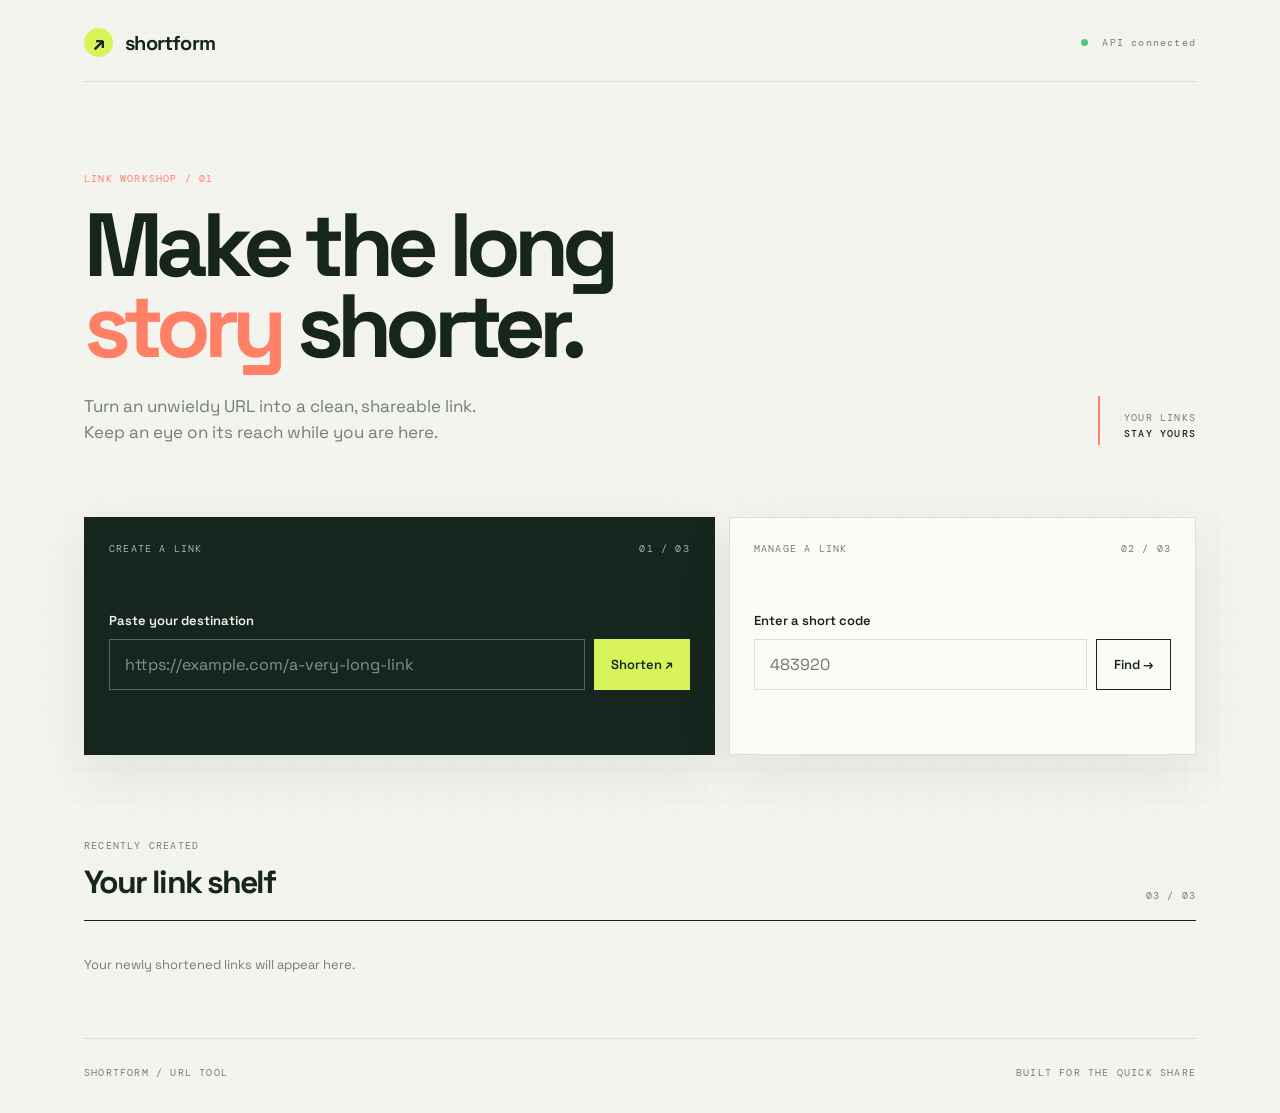
==== frontend/index.html @ c4b51684 "frontend version1 done" ====
<!doctype html>
<html lang="en">
<head>
  <meta charset="UTF-8">
  <meta name="viewport" content="width=device-width, initial-scale=1.0">
  <title>Shorten it</title>
  <link rel="preconnect" href="https://fonts.googleapis.com">
  <link rel="preconnect" href="https://fonts.gstatic.com" crossorigin>
  <link href="https://fonts.googleapis.com/css2?family=DM+Mono:wght@400;500&family=Space+Grotesk:wght@400;500;600;700&display=swap" rel="stylesheet">
  <link rel="stylesheet" href="style.css">
</head>
<body>
  <main class="shell">
    <header class="topbar">
      <a class="brand" href="."><span class="brand-mark">↗</span> shortform</a>
      <span class="status"><span class="status-dot"></span> API connected</span>
    </header>

    <section class="hero">
      <div class="hero-copy">
        <p class="kicker">LINK WORKSHOP / 01</p>
        <h1>Make the long<br><em>story</em> shorter.</h1>
        <p class="lede">Turn an unwieldy URL into a clean, shareable link. Keep an eye on its reach while you are here.</p>
      </div>
      <div class="hero-note">YOUR LINKS<br><strong>STAY YOURS</strong></div>
    </section>

    <section class="workspace" aria-label="URL shortener">
      <div class="panel create-panel">
        <div class="panel-heading">
          <span class="eyebrow">CREATE A LINK</span>
          <span class="step">01 / 03</span>
        </div>
        <form id="shorten-form">
          <label for="url-input">Paste your destination</label>
          <div class="input-row">
            <input id="url-input" name="url" type="url" placeholder="https://example.com/a-very-long-link" required>
            <button type="submit" class="primary-button">Shorten <span>↗</span></button>
          </div>
          <p class="form-message" id="form-message" role="status"></p>
        </form>
      </div>

      <div class="panel lookup-panel">
        <div class="panel-heading">
          <span class="eyebrow">MANAGE A LINK</span>
          <span class="step">02 / 03</span>
        </div>
        <form id="lookup-form">
          <label for="code-input">Enter a short code</label>
          <div class="input-row">
            <input id="code-input" name="code" inputmode="numeric" pattern="[0-9]{6}" maxlength="6" placeholder="483920" required>
            <button type="submit" class="secondary-button">Find <span>→</span></button>
          </div>
          <p class="form-message" id="lookup-message" role="status"></p>
        </form>
      </div>
    </section>

    <section class="result-panel" id="result-panel" hidden>
      <div class="result-topline">
        <span class="eyebrow">LINK DETAILS</span>
        <span class="result-code" id="result-code"></span>
      </div>
      <div class="result-grid">
        <div>
          <p class="result-label">SHORT LINK</p>
          <a id="short-link" class="short-link" href="#" target="_blank" rel="noreferrer"></a>
          <button id="copy-button" class="text-button" type="button">Copy link</button>
        </div>
        <div class="destination-block">
          <p class="result-label">DESTINATION</p>
          <p id="destination" class="destination"></p>
        </div>
        <div class="stats-block">
          <p class="result-label">CLICKS</p>
          <p id="stats" class="stats">0</p>
        </div>
      </div>
      <div class="result-actions">
        <button id="edit-button" class="secondary-button" type="button">Edit destination <span>↗</span></button>
        <button id="delete-button" class="danger-button" type="button">Delete link</button>
      </div>
      <form id="edit-form" class="edit-form" hidden>
        <label for="edit-url-input">New destination</label>
        <div class="input-row">
          <input id="edit-url-input" type="url" required>
          <button type="submit" class="primary-button">Save <span>↗</span></button>
        </div>
      </form>
    </section>

    <section class="recent-section">
      <div class="section-heading">
        <div><span class="eyebrow">RECENTLY CREATED</span><h2>Your link shelf</h2></div>
        <span class="step">03 / 03</span>
      </div>
      <div id="recent-links" class="recent-links">
        <p class="empty-state">Your newly shortened links will appear here.</p>
      </div>
    </section>

    <footer><span>SHORTFORM / URL TOOL</span><span>BUILT FOR THE QUICK SHARE</span></footer>
  </main>
  <script src="app.js"></script>
</body>
</html>
---- frontend/style.css ----
:root {
  --ink: #17251f;
  --muted: #708078;
  --line: #d8dfd8;
  --paper: #f3f4ed;
  --panel: #fbfcf7;
  --acid: #d8f45a;
  --coral: #ff8067;
  --shadow: 0 18px 50px rgba(23, 37, 31, .08);
}

* { box-sizing: border-box; }

body {
  margin: 0;
  color: var(--ink);
  background: var(--paper);
  font-family: "Space Grotesk", sans-serif;
  font-size: 16px;
}

body::before {
  position: fixed;
  inset: 0;
  z-index: -1;
  content: "";
  opacity: .48;
  pointer-events: none;
  background-image: linear-gradient(rgba(23, 37, 31, .035) 1px, transparent 1px), linear-gradient(90deg, rgba(23, 37, 31, .035) 1px, transparent 1px);
  background-size: 32px 32px;
}

button, input { font: inherit; }
button { cursor: pointer; }

.shell { max-width: 1180px; margin: 0 auto; padding: 28px 34px 34px; }
.topbar, footer, .panel-heading, .result-topline, .section-heading { display: flex; align-items: center; justify-content: space-between; }
.topbar { padding-bottom: 24px; border-bottom: 1px solid var(--line); }
.brand { color: var(--ink); font-size: 20px; font-weight: 700; letter-spacing: -.04em; text-decoration: none; }
.brand-mark { display: inline-grid; width: 29px; height: 29px; margin-right: 8px; place-items: center; color: var(--ink); background: var(--acid); border-radius: 50%; }
.status, .step, .eyebrow, .result-label, footer, .kicker { color: var(--muted); font-family: "DM Mono", monospace; font-size: 10px; letter-spacing: .12em; }
.status-dot { display: inline-block; width: 7px; height: 7px; margin-right: 7px; background: #5ac37c; border-radius: 50%; }
.hero { display: flex; align-items: end; justify-content: space-between; padding: 90px 0 72px; }
.kicker { margin: 0 0 20px; color: var(--coral); }
h1 { max-width: 700px; margin: 0; font-size: clamp(48px, 7vw, 92px); line-height: .9; letter-spacing: -.075em; }
h1 em { color: var(--coral); font-style: normal; }
.lede { max-width: 420px; margin: 28px 0 0; color: var(--muted); font-size: 17px; line-height: 1.5; }
.hero-note { padding: 14px 0 3px 24px; border-left: 2px solid var(--coral); color: var(--muted); font-family: "DM Mono", monospace; font-size: 10px; line-height: 1.6; letter-spacing: .12em; }
.hero-note strong { color: var(--ink); font-weight: 500; }
.workspace { display: grid; grid-template-columns: 1.35fr 1fr; gap: 14px; }
.panel, .result-panel { background: var(--panel); border: 1px solid var(--line); box-shadow: var(--shadow); }
.panel { min-height: 238px; padding: 24px; }
.create-panel { background: var(--ink); color: var(--paper); border-color: var(--ink); }
.create-panel .eyebrow, .create-panel .step { color: #a6b7ac; }
.panel-heading { margin-bottom: 57px; }
label { display: block; margin-bottom: 10px; font-size: 13px; font-weight: 600; }
.input-row { display: flex; gap: 9px; }
input { width: 100%; min-width: 0; padding: 14px 15px; color: var(--ink); background: transparent; border: 1px solid var(--line); border-radius: 0; outline: none; }
input:focus { border-color: var(--coral); box-shadow: 0 0 0 3px rgba(255, 128, 103, .14); }
.create-panel input { color: var(--paper); border-color: #54665c; }
.create-panel input::placeholder { color: #83938a; }
button { border: 0; border-radius: 0; }
.primary-button, .secondary-button, .danger-button { padding: 0 17px; white-space: nowrap; font-size: 13px; font-weight: 600; }
.primary-button { color: var(--ink); background: var(--acid); }
.secondary-button { color: var(--ink); background: transparent; border: 1px solid var(--ink); }
.danger-button { color: #bf4937; background: transparent; border: 1px solid #e7b9b0; }
.primary-button:hover, .secondary-button:hover { transform: translateY(-1px); }
.form-message { min-height: 18px; margin: 11px 0 0; color: var(--coral); font-size: 12px; }
.create-panel .form-message { color: var(--acid); }
.result-panel { margin-top: 14px; padding: 24px; }
.result-topline { padding-bottom: 18px; border-bottom: 1px solid var(--line); }
.result-code { color: var(--coral); font-family: "DM Mono", monospace; font-size: 13px; }
.result-grid { display: grid; grid-template-columns: 1.15fr 1.6fr .45fr; gap: 28px; padding: 25px 0; }
.result-label { margin: 0 0 9px; }
.short-link { display: block; overflow: hidden; color: var(--ink); font-size: 25px; font-weight: 600; letter-spacing: -.05em; text-overflow: ellipsis; white-space: nowrap; }
.text-button { padding: 0; margin-top: 9px; color: var(--coral); background: transparent; font-size: 12px; }
.destination { overflow: hidden; margin: 0; color: var(--muted); text-overflow: ellipsis; white-space: nowrap; }
.stats { margin: 0; font-size: 30px; font-weight: 600; letter-spacing: -.06em; }
.result-actions { display: flex; gap: 9px; padding-top: 17px; border-top: 1px solid var(--line); }
.edit-form { margin-top: 20px; padding-top: 20px; border-top: 1px dashed var(--line); }
.recent-section { padding: 78px 0 30px; }
.section-heading { align-items: end; margin-bottom: 18px; }
h2 { margin: 8px 0 0; font-size: 32px; letter-spacing: -.06em; }
.recent-links { border-top: 1px solid var(--ink); }
.recent-item { display: grid; grid-template-columns: 1fr 1.6fr auto; gap: 20px; align-items: center; padding: 19px 0; border-bottom: 1px solid var(--line); }
.recent-item a { overflow: hidden; color: var(--ink); font-weight: 600; text-decoration: none; text-overflow: ellipsis; white-space: nowrap; }
.recent-item p { overflow: hidden; margin: 0; color: var(--muted); font-size: 13px; text-overflow: ellipsis; white-space: nowrap; }
.recent-item small { color: var(--muted); font-family: "DM Mono", monospace; font-size: 10px; }
.empty-state { padding: 22px 0; color: var(--muted); font-size: 13px; }
footer { padding-top: 27px; border-top: 1px solid var(--line); }

@media (max-width: 700px) {
  .shell { padding: 18px 18px 28px; }
  .hero { display: block; padding: 65px 0 45px; }
  .hero-note { display: inline-block; margin-top: 32px; }
  .workspace, .result-grid { grid-template-columns: 1fr; }
  .panel { min-height: auto; }
  .panel-heading { margin-bottom: 36px; }
  .input-row { flex-direction: column; }
  .primary-button, .secondary-button { min-height: 48px; }
  .result-grid { gap: 20px; }
  .result-actions { flex-wrap: wrap; }
  .recent-item { grid-template-columns: 1fr auto; gap: 8px; }
  .recent-item p { grid-column: 1 / -1; grid-row: 2; }
  footer { gap: 20px; align-items: start; flex-direction: column; }
}
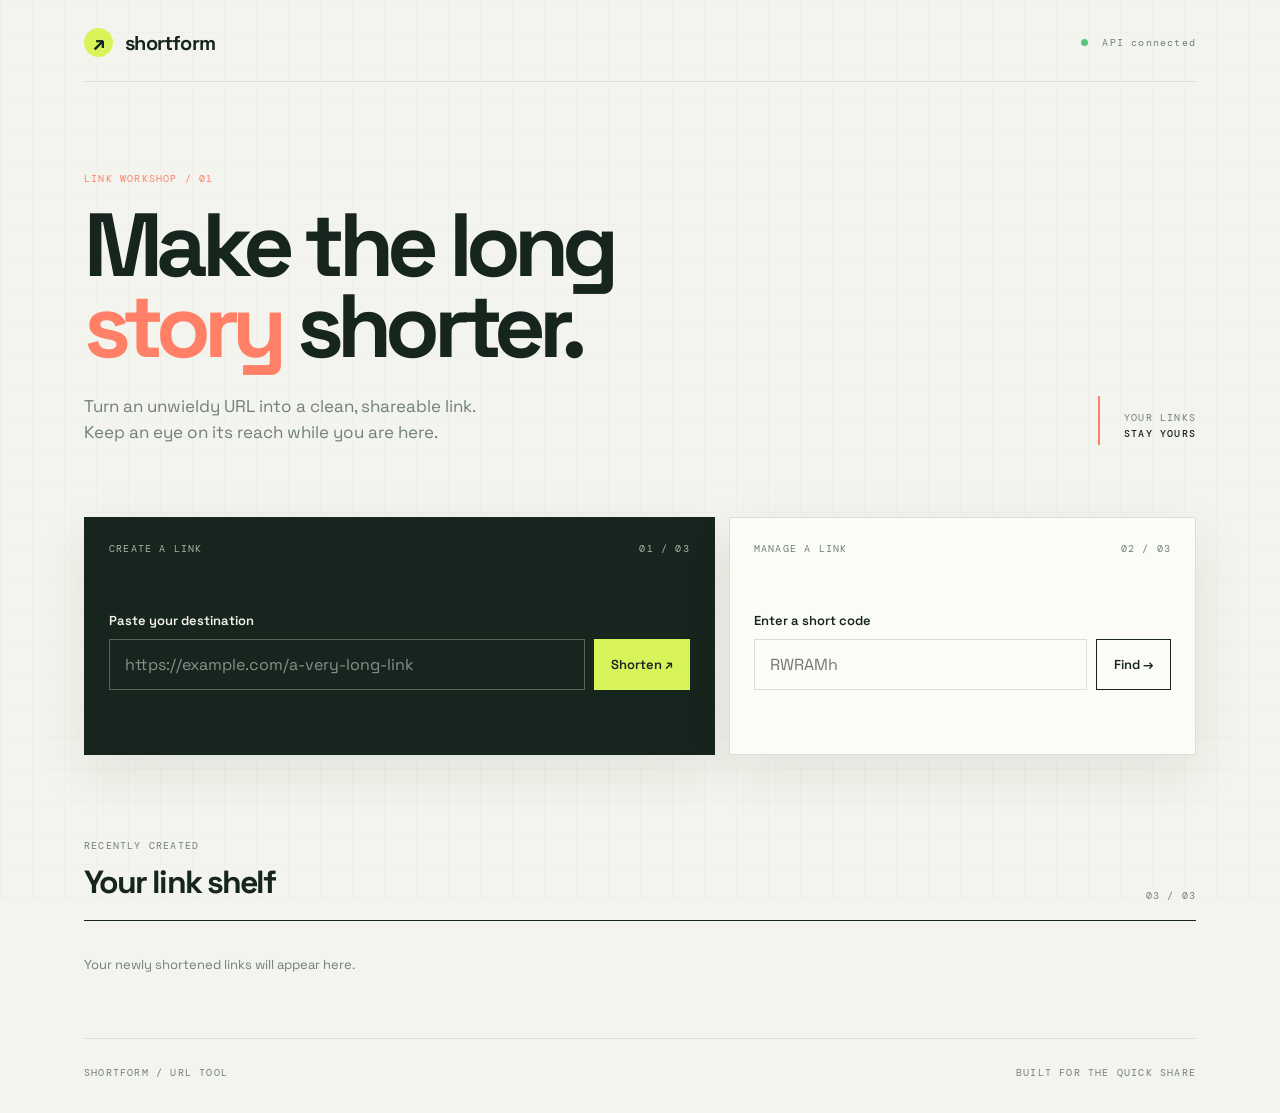
==== commit 700b58c8: "fixed the frontend shortcode validation and added the readme" ====
--- a/frontend/index.html
+++ b/frontend/index.html
@@ -49,7 +49,7 @@
         <form id="lookup-form">
           <label for="code-input">Enter a short code</label>
           <div class="input-row">
-            <input id="code-input" name="code" inputmode="numeric" pattern="[0-9]{6}" maxlength="6" placeholder="483920" required>
+            <input id="code-input" name="code" inputmode="text" pattern="[0-9A-Za-z]+" maxlength="32" placeholder="RWRAMh" required>
             <button type="submit" class="secondary-button">Find <span>→</span></button>
           </div>
           <p class="form-message" id="lookup-message" role="status"></p>
